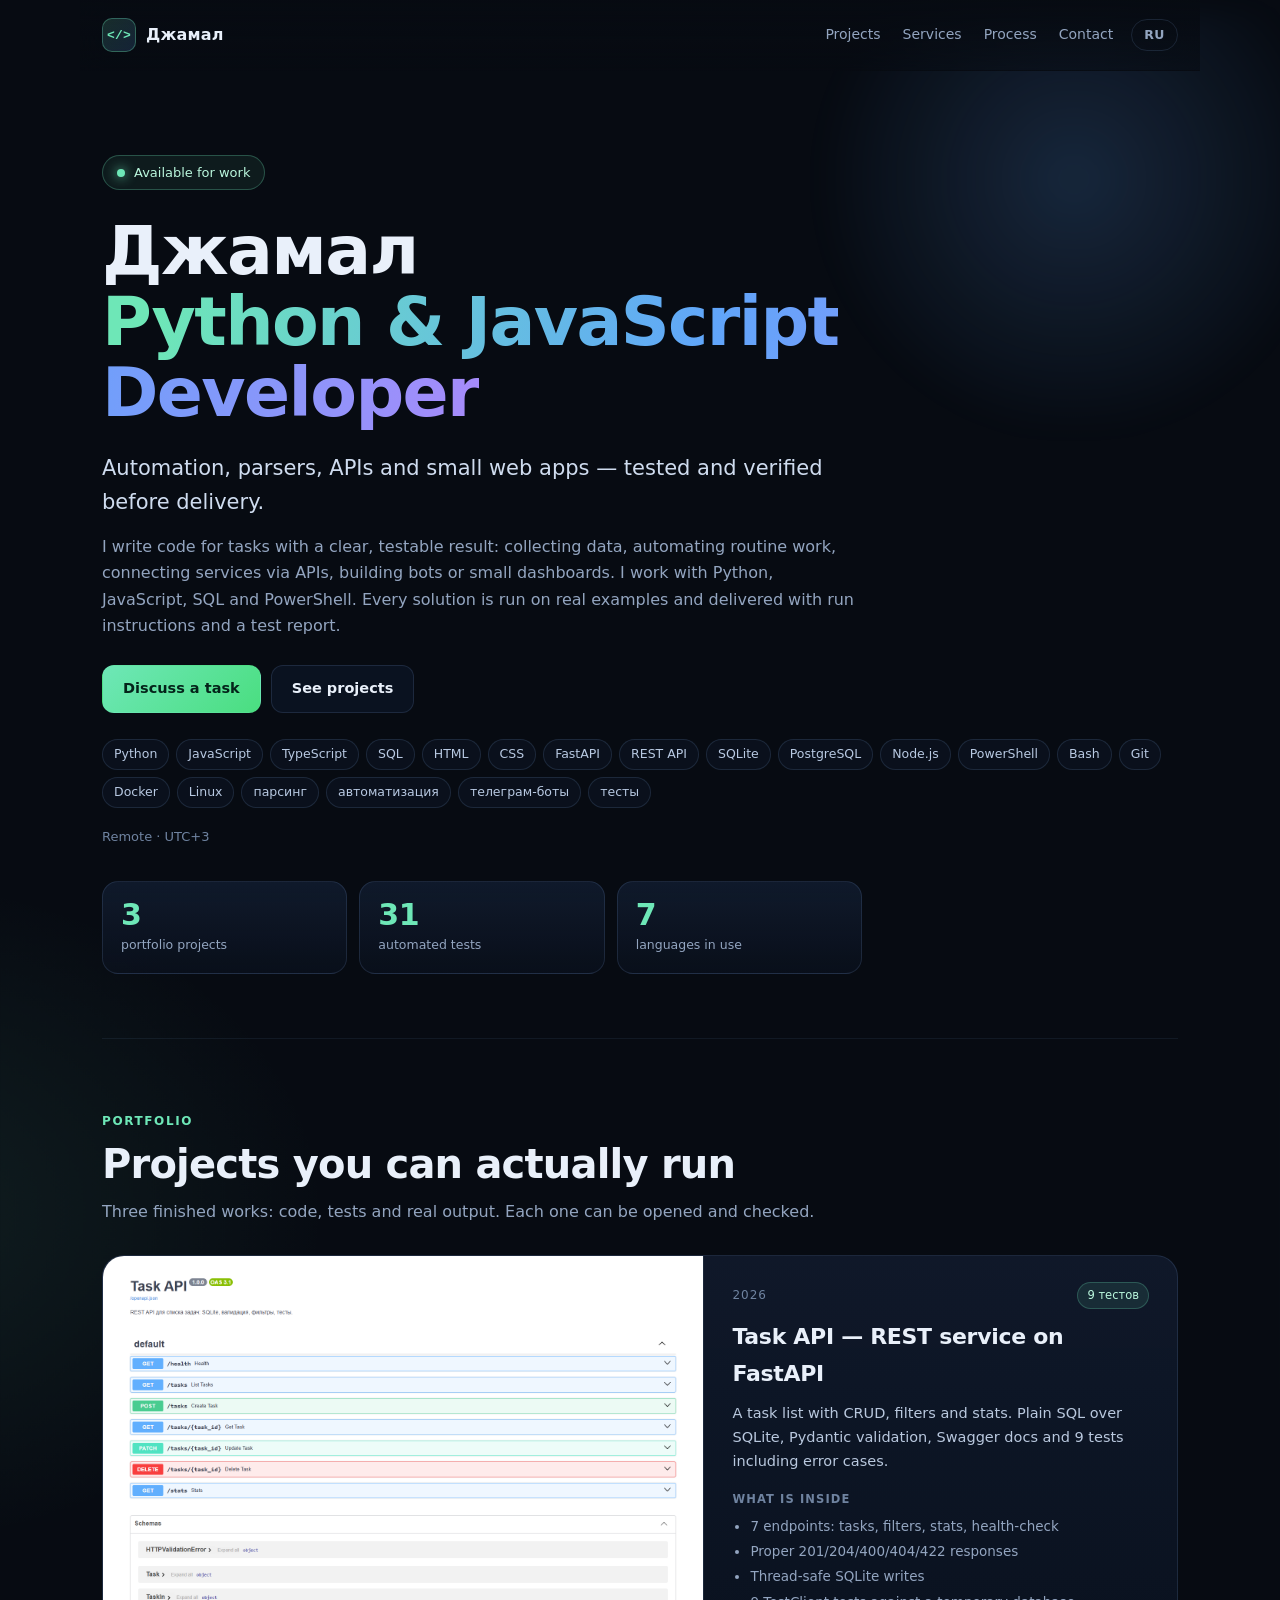
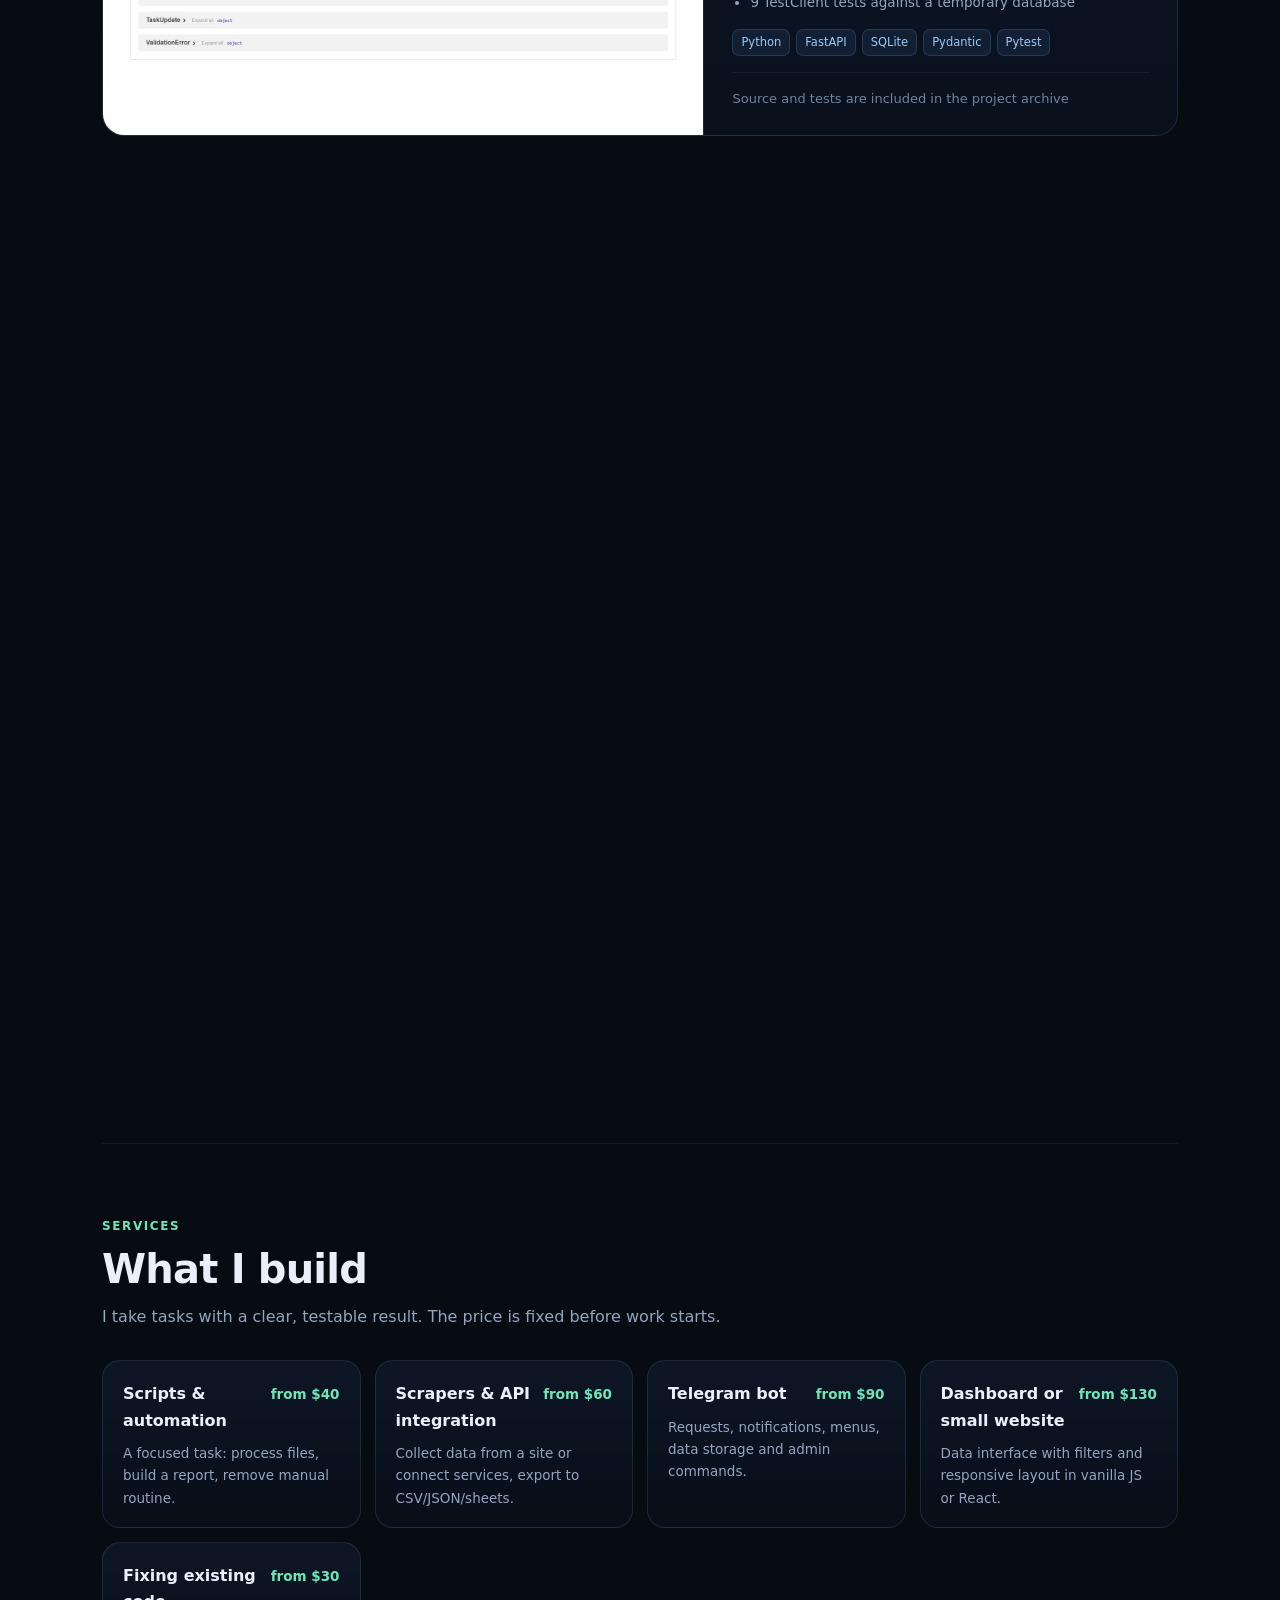
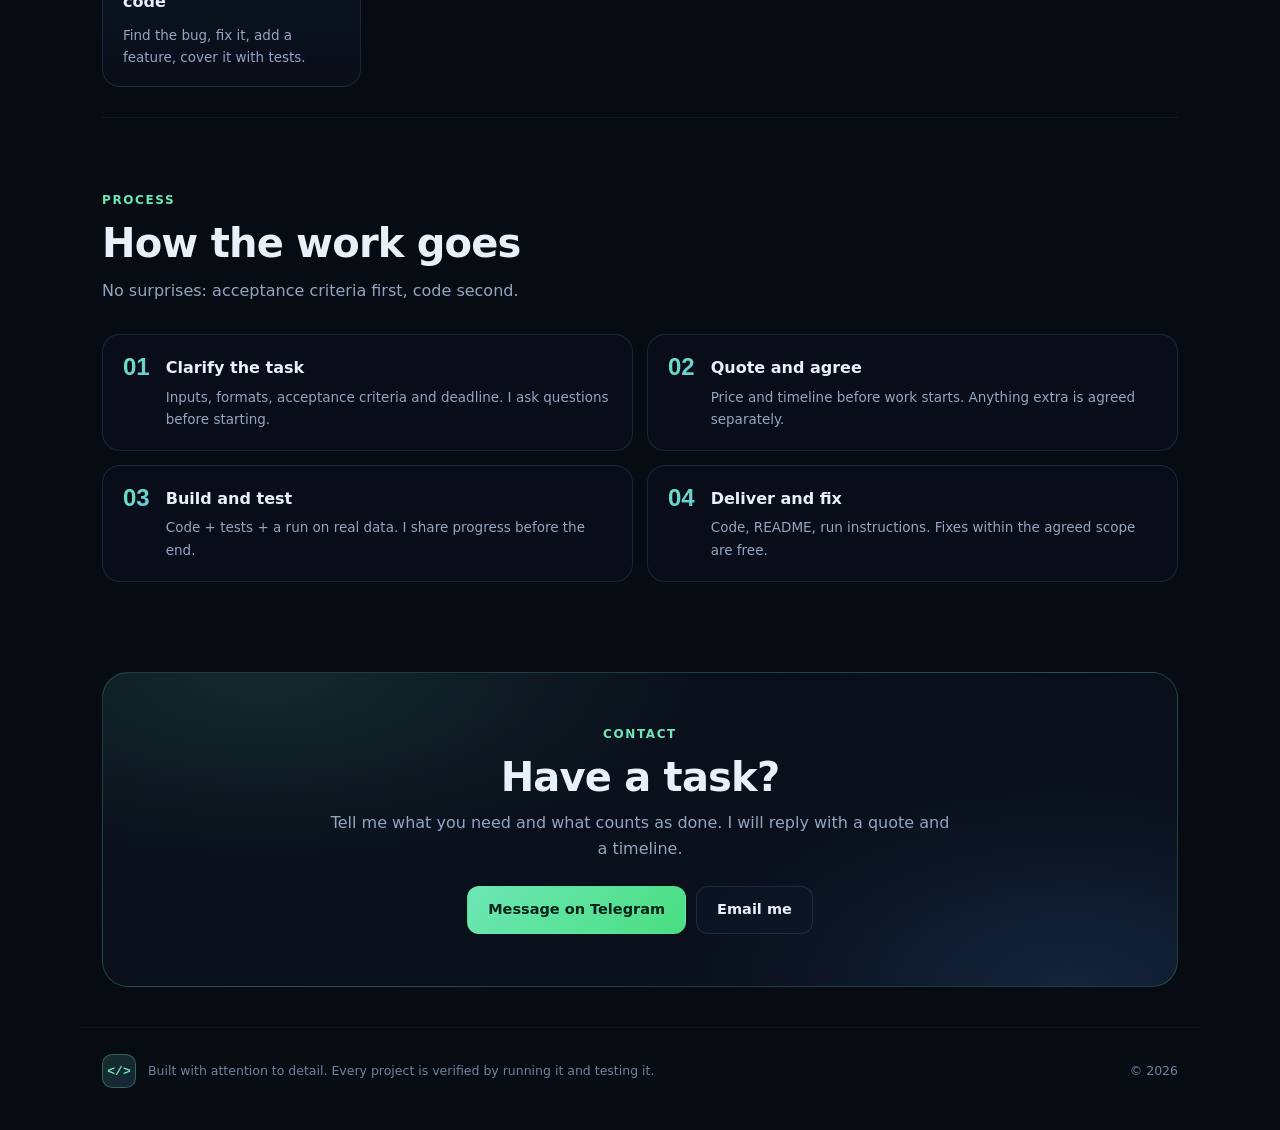
==== en.html @ 149438ad "Add files via upload" ====
<!DOCTYPE html>
<html lang="en">
<head>
<meta charset="utf-8">
<meta name="viewport" content="width=device-width, initial-scale=1">
<title>Джамал — Python &amp; JavaScript Developer</title>
<meta name="description" content="Python &amp;amp; JavaScript Developer. Automation, parsers, APIs and small web apps — tested and verified before delivery.">
<meta property="og:title" content="Джамал — Python &amp; JavaScript Developer">
<meta property="og:description" content="Automation, parsers, APIs and small web apps — tested and verified before delivery.">
<meta property="og:type" content="website">
<meta property="og:image" content="assets/task-api.png">
<link rel="icon" href="data:image/svg+xml,%3Csvg xmlns='http://www.w3.org/2000/svg' viewBox='0 0 100 100'%3E%3Crect width='100' height='100' rx='22' fill='%230b1220'/%3E%3Ctext x='50' y='68' font-size='52' text-anchor='middle' fill='%236ee7b7'%3E%26lt;/%26gt;%3C/text%3E%3C/svg%3E">
<link rel="stylesheet" href="assets/style.css">
</head>
<body>
<a class="skip" href="#projects">Skip to projects</a>
<header class="nav">
  <a class="brand" href="en.html"><span class="brand-mark">&lt;/&gt;</span>Джамал</a>
  <nav>
    <a href="#projects">Projects</a>
    <a href="#services">Services</a>
    <a href="#process">Process</a>
    <a href="#contact">Contact</a>
  </nav>
  <a class="lang" href="index.html" title="Switch language">RU</a>
</header>

<main>
  <section class="hero">
    <div class="hero-glow"></div>
    <div class="available"><span class="dot"></span>Available for work</div>
    <h1>Джамал<br><span class="grad">Python &amp; JavaScript Developer</span></h1>
    <p class="tagline">Automation, parsers, APIs and small web apps — tested and verified before delivery.</p>
    <p class="about">I write code for tasks with a clear, testable result: collecting data, automating routine work, connecting services via APIs, building bots or small dashboards. I work with Python, JavaScript, SQL and PowerShell. Every solution is run on real examples and delivered with run instructions and a test report.</p>
    <div class="hero-actions">
      <a class="btn primary" href="#contact">Discuss a task</a>
      <a class="btn" href="#projects">See projects</a>
    </div>
    <div class="skills"><span class="chip">Python</span><span class="chip">JavaScript</span><span class="chip">TypeScript</span><span class="chip">SQL</span><span class="chip">HTML</span><span class="chip">CSS</span><span class="chip">FastAPI</span><span class="chip">REST API</span><span class="chip">SQLite</span><span class="chip">PostgreSQL</span><span class="chip">Node.js</span><span class="chip">PowerShell</span><span class="chip">Bash</span><span class="chip">Git</span><span class="chip">Docker</span><span class="chip">Linux</span><span class="chip">парсинг</span><span class="chip">автоматизация</span><span class="chip">телеграм-боты</span><span class="chip">тесты</span></div>
    <div class="location">Remote · UTC+3</div>
    <div class="stats"><div class="stat"><b>3</b><span>portfolio projects</span></div><div class="stat"><b>31</b><span>automated tests</span></div><div class="stat"><b>7</b><span>languages in use</span></div></div>
  </section>

  <section id="projects" class="section">
    <div class="section-head">
      <span class="kicker">Portfolio</span>
      <h2>Projects you can actually run</h2>
      <p>Three finished works: code, tests and real output. Each one can be opened and checked.</p>
    </div>
    <div class="projects">
            <article class="project">
              <a class="shot" href="assets/task-api.png" target="_blank" rel="noopener"><img src="assets/task-api.png" alt="Task API — REST service on FastAPI — Project screenshot" loading="lazy"></a>
              <div class="project-body">
                <div class="project-top">
                  <span class="year">2026</span>
                  <span class="tests">9 тестов</span>
                </div>
                <h3>Task API — REST service on FastAPI</h3>
                <p class="summary">A task list with CRUD, filters and stats. Plain SQL over SQLite, Pydantic validation, Swagger docs and 9 tests including error cases.</p>
                <div class="details">
                  <h4>What is inside</h4>
                  <ul><li>7 endpoints: tasks, filters, stats, health-check</li><li>Proper 201/204/400/404/422 responses</li><li>Thread-safe SQLite writes</li><li>9 TestClient tests against a temporary database</li></ul>
                </div>
                <div class="tags"><span class="tag">Python</span><span class="tag">FastAPI</span><span class="tag">SQLite</span><span class="tag">Pydantic</span><span class="tag">Pytest</span></div>
                <div class="project-links"><span class="mini muted">Source and tests are included in the project archive</span></div>
              </div>
            </article>
            <article class="project">
              <a class="shot" href="assets/weather-dashboard.png" target="_blank" rel="noopener"><img src="assets/weather-dashboard.png" alt="Weather dashboard in vanilla JavaScript — Project screenshot" loading="lazy"></a>
              <div class="project-body">
                <div class="project-top">
                  <span class="year">2026</span>
                  <span class="tests">10 тестов</span>
                </div>
                <h3>Weather dashboard in vanilla JavaScript</h3>
                <p class="summary">Responsive UI with current weather, an hourly chart and a 7-day forecast. Live Open-Meteo data, °C/°F switch and a graceful fallback to demo data offline.</p>
                <div class="details">
                  <h4>What is inside</h4>
                  <ul><li>No frameworks or build step — a static site</li><li>Live API plus offline demo fallback</li><li>City picker, search, settings saved in localStorage</li><li>10 browser-based logic tests</li></ul>
                </div>
                <div class="tags"><span class="tag">JavaScript</span><span class="tag">HTML</span><span class="tag">CSS</span><span class="tag">Open-Meteo</span><span class="tag">Fetch API</span></div>
                <div class="project-links"><span class="mini muted">Source and tests are included in the project archive</span></div>
              </div>
            </article>
            <article class="project">
              <a class="shot" href="assets/file-sorter.png" target="_blank" rel="noopener"><img src="assets/file-sorter.png" alt="File Sorter — Python file organizer — Project screenshot" loading="lazy"></a>
              <div class="project-body">
                <div class="project-top">
                  <span class="year">2026</span>
                  <span class="tests">12 тестов</span>
                </div>
                <h3>File Sorter — Python file organizer</h3>
                <p class="summary">A CLI tool that organizes a folder by type and month. Dry-run, copy mode, collision-safe names and a JSON report. Standard library only.</p>
                <div class="details">
                  <h4>What is inside</h4>
                  <ul><li>7 file categories plus date sorting</li><li>Move/copy modes and a safe --dry-run</li><li>Never overwrites: photo (1).jpg</li><li>12 tests including collisions and missing folders</li></ul>
                </div>
                <div class="tags"><span class="tag">Python</span><span class="tag">argparse</span><span class="tag">os</span><span class="tag">shutil</span><span class="tag">unittest</span><span class="tag">CLI</span></div>
                <div class="project-links"><span class="mini muted">Source and tests are included in the project archive</span></div>
              </div>
            </article></div>
  </section>

  <section id="services" class="section">
    <div class="section-head">
      <span class="kicker">Services</span>
      <h2>What I build</h2>
      <p>I take tasks with a clear, testable result. The price is fixed before work starts.</p>
    </div>
    <div class="services">
        <div class="service">
          <div class="service-head"><h3>Scripts &amp; automation</h3><span class="price">from $40</span></div>
          <p>A focused task: process files, build a report, remove manual routine.</p>
        </div>
        <div class="service">
          <div class="service-head"><h3>Scrapers &amp; API integration</h3><span class="price">from $60</span></div>
          <p>Collect data from a site or connect services, export to CSV/JSON/sheets.</p>
        </div>
        <div class="service">
          <div class="service-head"><h3>Telegram bot</h3><span class="price">from $90</span></div>
          <p>Requests, notifications, menus, data storage and admin commands.</p>
        </div>
        <div class="service">
          <div class="service-head"><h3>Dashboard or small website</h3><span class="price">from $130</span></div>
          <p>Data interface with filters and responsive layout in vanilla JS or React.</p>
        </div>
        <div class="service">
          <div class="service-head"><h3>Fixing existing code</h3><span class="price">from $30</span></div>
          <p>Find the bug, fix it, add a feature, cover it with tests.</p>
        </div></div>
  </section>

  <section id="process" class="section">
    <div class="section-head">
      <span class="kicker">Process</span>
      <h2>How the work goes</h2>
      <p>No surprises: acceptance criteria first, code second.</p>
    </div>
    <ol class="steps">
        <li class="step">
          <span class="step-num">01</span>
          <div><h3>Clarify the task</h3><p>Inputs, formats, acceptance criteria and deadline. I ask questions before starting.</p></div>
        </li>
        <li class="step">
          <span class="step-num">02</span>
          <div><h3>Quote and agree</h3><p>Price and timeline before work starts. Anything extra is agreed separately.</p></div>
        </li>
        <li class="step">
          <span class="step-num">03</span>
          <div><h3>Build and test</h3><p>Code + tests + a run on real data. I share progress before the end.</p></div>
        </li>
        <li class="step">
          <span class="step-num">04</span>
          <div><h3>Deliver and fix</h3><p>Code, README, run instructions. Fixes within the agreed scope are free.</p></div>
        </li></ol>
  </section>

  <section id="contact" class="section contact">
    <span class="kicker">Contact</span>
    <h2>Have a task?</h2>
    <p>Tell me what you need and what counts as done. I will reply with a quote and a timeline.</p>
    <div class="contact-actions"><a class="btn primary" href="https://t.me/AzburaItsMe" target="_blank" rel="noopener">Message on Telegram</a><a class="btn" href="mailto:korkmasov.98@mail.ru">Email me</a></div>
  </section>
</main>

<footer>
  <span class="brand-mark">&lt;/&gt;</span>
  <span>Built with attention to detail. Every project is verified by running it and testing it.</span>
  <span class="year-now"></span>
</footer>
<script src="assets/app.js"></script>
</body>
</html>
---- assets/style.css ----
:root {
  --bg: #070b12;
  --bg-soft: #0b1220;
  --panel: #0d1626;
  --line: rgba(125, 160, 215, 0.16);
  --text: #e9f0fa;
  --muted: #93a5c0;
  --accent: #6ee7b7;
  --accent2: #60a5fa;
  --violet: #a78bfa;
  --radius: 22px;
  --max: 1120px;
}

* { box-sizing: border-box; }
html { scroll-behavior: smooth; }

body {
  margin: 0;
  color: var(--text);
  background:
    radial-gradient(1000px 620px at 82% -12%, rgba(96, 165, 250, 0.18), transparent 62%),
    radial-gradient(760px 560px at -10% 28%, rgba(110, 231, 183, 0.09), transparent 60%),
    var(--bg);
  font: 16px/1.65 "Segoe UI", system-ui, -apple-system, sans-serif;
  -webkit-font-smoothing: antialiased;
}

a { color: inherit; }
img { max-width: 100%; display: block; }
.skip { position: absolute; left: -999px; }
.skip:focus { left: 12px; top: 12px; z-index: 100; background: var(--accent); color: #05231a; padding: 8px 12px; border-radius: 8px; }

.nav {
  position: sticky;
  top: 0;
  z-index: 30;
  display: flex;
  align-items: center;
  gap: 18px;
  max-width: var(--max);
  margin: 0 auto;
  padding: 18px 22px;
  backdrop-filter: blur(14px);
  background: linear-gradient(180deg, rgba(7, 11, 18, 0.92), rgba(7, 11, 18, 0.55));
  border-bottom: 1px solid transparent;
  transition: border-color 0.2s, background 0.2s;
}
.nav.scrolled { border-color: var(--line); background: rgba(7, 11, 18, 0.92); }
.brand { display: flex; align-items: center; gap: 10px; font-weight: 700; text-decoration: none; letter-spacing: 0.2px; }
.brand-mark {
  display: inline-grid;
  place-items: center;
  width: 34px;
  height: 34px;
  border-radius: 10px;
  background: linear-gradient(135deg, rgba(110, 231, 183, 0.16), rgba(96, 165, 250, 0.16));
  border: 1px solid rgba(110, 231, 183, 0.32);
  color: var(--accent);
  font: 700 13px/1 Consolas, monospace;
}
.nav nav { margin-left: auto; display: flex; gap: 22px; }
.nav nav a { color: var(--muted); text-decoration: none; font-size: 14px; transition: color 0.15s; }
.nav nav a:hover { color: var(--text); }
.lang {
  border: 1px solid var(--line);
  border-radius: 999px;
  padding: 5px 12px;
  text-decoration: none;
  font-size: 12.5px;
  font-weight: 700;
  color: var(--muted);
  letter-spacing: 0.5px;
}
.lang:hover { color: var(--text); border-color: rgba(125, 160, 215, 0.4); }

main { max-width: var(--max); margin: 0 auto; padding: 0 22px; }

.hero { position: relative; padding: 84px 0 64px; }
.hero-glow {
  position: absolute;
  inset: -60px -120px auto auto;
  width: 560px;
  height: 420px;
  background: radial-gradient(circle at 60% 40%, rgba(96, 165, 250, 0.18), transparent 62%);
  filter: blur(12px);
  pointer-events: none;
}
.available {
  display: inline-flex;
  align-items: center;
  gap: 9px;
  padding: 6px 14px;
  border: 1px solid rgba(110, 231, 183, 0.28);
  background: rgba(110, 231, 183, 0.07);
  border-radius: 999px;
  color: #baf7dd;
  font-size: 13px;
  margin-bottom: 26px;
}
.dot { width: 8px; height: 8px; border-radius: 50%; background: var(--accent); box-shadow: 0 0 12px var(--accent); animation: pulse 2.2s ease-in-out infinite; }
@keyframes pulse { 50% { opacity: 0.45; } }

h1 {
  font-size: clamp(38px, 6vw, 68px);
  line-height: 1.04;
  letter-spacing: -1.6px;
  margin: 0 0 22px;
  max-width: 900px;
}
.grad {
  background: linear-gradient(100deg, var(--accent) 5%, var(--accent2) 55%, var(--violet) 100%);
  -webkit-background-clip: text;
  background-clip: text;
  color: transparent;
}
.tagline { font-size: clamp(17px, 2.2vw, 21px); color: #cfdcef; max-width: 760px; margin: 0 0 14px; }
.about { color: var(--muted); max-width: 760px; margin: 0 0 26px; }
.hero-actions { display: flex; gap: 10px; flex-wrap: wrap; margin-bottom: 26px; }
.btn {
  display: inline-flex;
  align-items: center;
  justify-content: center;
  gap: 8px;
  padding: 11px 20px;
  border-radius: 12px;
  border: 1px solid var(--line);
  background: rgba(13, 22, 38, 0.75);
  color: var(--text);
  text-decoration: none;
  font-size: 14.5px;
  font-weight: 600;
  transition: 0.16s ease;
}
.btn:hover { transform: translateY(-2px); border-color: rgba(125, 160, 215, 0.42); }
.btn.primary { background: linear-gradient(135deg, var(--accent), #4ade80); color: #04231a; border-color: transparent; }
.btn.primary:hover { box-shadow: 0 10px 30px rgba(110, 231, 183, 0.22); }

.skills { display: flex; gap: 7px; flex-wrap: wrap; margin-bottom: 18px; }
.chip {
  font-size: 12.5px;
  color: #b8c9e2;
  border: 1px solid var(--line);
  background: rgba(13, 22, 38, 0.55);
  border-radius: 999px;
  padding: 4px 11px;
}
.location { color: #6f83a0; font-size: 13px; margin-bottom: 34px; }
.stats { display: grid; grid-template-columns: repeat(3, minmax(0, 1fr)); gap: 12px; max-width: 760px; }
.stat {
  border: 1px solid var(--line);
  border-radius: 16px;
  padding: 16px 18px;
  background: linear-gradient(180deg, rgba(19, 31, 52, 0.75), rgba(11, 18, 32, 0.6));
}
.stat b { display: block; font-size: 30px; line-height: 1.1; letter-spacing: -0.5px; color: var(--accent); }
.stat span { color: var(--muted); font-size: 12.5px; }

.section { padding: 68px 0 30px; border-top: 1px solid rgba(125, 160, 215, 0.09); }
.section-head { max-width: 760px; margin-bottom: 30px; }
.kicker {
  display: inline-block;
  color: var(--accent);
  font-size: 12px;
  font-weight: 700;
  letter-spacing: 1.6px;
  text-transform: uppercase;
  margin-bottom: 10px;
}
h2 { font-size: clamp(27px, 3.6vw, 40px); letter-spacing: -0.8px; line-height: 1.12; margin: 0 0 12px; }
.section-head p { color: var(--muted); margin: 0; }

.projects { display: flex; flex-direction: column; gap: 26px; }
.project {
  display: grid;
  grid-template-columns: 1.12fr 0.88fr;
  gap: 0;
  border: 1px solid var(--line);
  border-radius: var(--radius);
  overflow: hidden;
  background: linear-gradient(180deg, rgba(17, 27, 46, 0.85), rgba(10, 17, 30, 0.9));
  transition: transform 0.2s, border-color 0.2s, box-shadow 0.2s;
}
.project:hover { transform: translateY(-3px); border-color: rgba(125, 160, 215, 0.34); box-shadow: 0 26px 60px rgba(2, 7, 16, 0.5); }
.project:nth-child(even) .shot { order: 2; }
.shot { display: block; min-height: 100%; background: #0a111d; border-right: 1px solid var(--line); }
.project:nth-child(even) .shot { border-right: 0; border-left: 1px solid var(--line); }
.shot img { width: 100%; height: 100%; object-fit: cover; object-position: top center; aspect-ratio: 16 / 11; }
.project-body { padding: 26px 28px 24px; display: flex; flex-direction: column; }
.project-top { display: flex; justify-content: space-between; align-items: center; margin-bottom: 10px; }
.year { color: #6f83a0; font-size: 12px; letter-spacing: 1px; }
.tests { font-size: 11.5px; color: #baf7dd; background: rgba(110, 231, 183, 0.1); border: 1px solid rgba(110, 231, 183, 0.24); padding: 3px 9px; border-radius: 999px; }
.project h3 { font-size: 22px; margin: 0 0 10px; letter-spacing: -0.3px; }
.summary { color: #b9c8de; font-size: 14.5px; margin: 0 0 16px; }
.details h4 { font-size: 11.5px; letter-spacing: 1.1px; text-transform: uppercase; color: #6f83a0; margin: 0 0 6px; }
.details ul { margin: 0 0 16px; padding-left: 18px; color: var(--muted); font-size: 13.5px; }
.details li { margin: 3px 0; }
.tags { display: flex; gap: 6px; flex-wrap: wrap; margin-top: auto; margin-bottom: 16px; }
.tag { font-size: 11.5px; color: #9fc8f5; background: rgba(96, 165, 250, 0.09); border: 1px solid rgba(96, 165, 250, 0.2); border-radius: 7px; padding: 3px 8px; }
.project-links { border-top: 1px solid rgba(125, 160, 215, 0.1); padding-top: 12px; }
.mini { font-size: 13px; color: var(--accent); text-decoration: none; }
.mini:hover { text-decoration: underline; }
.mini.muted { color: #6f83a0; }

.services { display: grid; grid-template-columns: repeat(auto-fit, minmax(240px, 1fr)); gap: 14px; }
.service {
  border: 1px solid var(--line);
  border-radius: 18px;
  padding: 20px 20px 18px;
  background: linear-gradient(180deg, rgba(17, 27, 46, 0.7), rgba(10, 17, 30, 0.55));
  transition: border-color 0.18s, transform 0.18s;
}
.service:hover { border-color: rgba(110, 231, 183, 0.3); transform: translateY(-2px); }
.service-head { display: flex; justify-content: space-between; gap: 12px; align-items: baseline; margin-bottom: 8px; }
.service h3 { font-size: 16px; margin: 0; }
.price { color: var(--accent); font-size: 13.5px; font-weight: 700; white-space: nowrap; }
.service p { color: var(--muted); font-size: 13.5px; margin: 0; }

.steps { list-style: none; margin: 0; padding: 0; display: grid; grid-template-columns: 1fr 1fr; gap: 14px; }
.step {
  display: flex;
  gap: 16px;
  border: 1px solid var(--line);
  border-radius: 18px;
  padding: 20px;
  background: rgba(11, 18, 32, 0.55);
}
.step-num { font: 800 24px/1 "Segoe UI", sans-serif; color: transparent; background: linear-gradient(135deg, var(--accent), var(--accent2)); -webkit-background-clip: text; background-clip: text; }
.step h3 { font-size: 16px; margin: 0 0 4px; }
.step p { color: var(--muted); font-size: 13.5px; margin: 0; }

.contact {
  margin: 60px 0 40px;
  padding: 52px 40px;
  border: 1px solid rgba(110, 231, 183, 0.22);
  border-radius: 26px;
  background:
    radial-gradient(700px 300px at 15% 0%, rgba(110, 231, 183, 0.12), transparent 65%),
    radial-gradient(600px 320px at 90% 100%, rgba(96, 165, 250, 0.14), transparent 65%),
    rgba(10, 17, 30, 0.85);
  text-align: center;
  display: flex;
  flex-direction: column;
  align-items: center;
}
.contact h2 { margin-bottom: 10px; }
.contact > p { color: var(--muted); max-width: 620px; margin: 0 0 24px; }
.contact-actions { display: flex; gap: 10px; flex-wrap: wrap; justify-content: center; }
.contact-note { color: #9fb2cc; font-size: 14px; }

footer {
  max-width: var(--max);
  margin: 0 auto;
  padding: 26px 22px 42px;
  color: #6f83a0;
  font-size: 12.5px;
  display: flex;
  align-items: center;
  gap: 12px;
  flex-wrap: wrap;
  border-top: 1px solid rgba(125, 160, 215, 0.08);
}
footer .year-now { margin-left: auto; }

body.js .reveal { opacity: 0; transform: translateY(16px); transition: opacity 0.55s ease, transform 0.55s ease; }
body.js .reveal.in { opacity: 1; transform: none; }

@media (max-width: 900px) {
  .nav nav { display: none; }
  .project { grid-template-columns: 1fr; }
  .project:nth-child(even) .shot { order: 0; border-left: 0; border-bottom: 1px solid var(--line); }
  .shot { border-right: 0; border-bottom: 1px solid var(--line); }
  .shot img { aspect-ratio: 16 / 9; }
  .steps { grid-template-columns: 1fr; }
}

@media (max-width: 560px) {
  .hero { padding: 54px 0 44px; }
  .stats { grid-template-columns: 1fr; }
  .contact { padding: 36px 22px; }
  .project-body { padding: 22px; }
  footer { flex-direction: column; align-items: flex-start; }
  footer .year-now { margin-left: 0; }
}

@media print {
  .nav, .hero-glow, .hero-actions, .contact-actions { display: none; }
  body { background: #fff; color: #111; }
  .project, .service, .step, .stat { break-inside: avoid; background: #fff; border-color: #ddd; }
  .summary, .about, .service p, .step p, .section-head p { color: #333; }
}
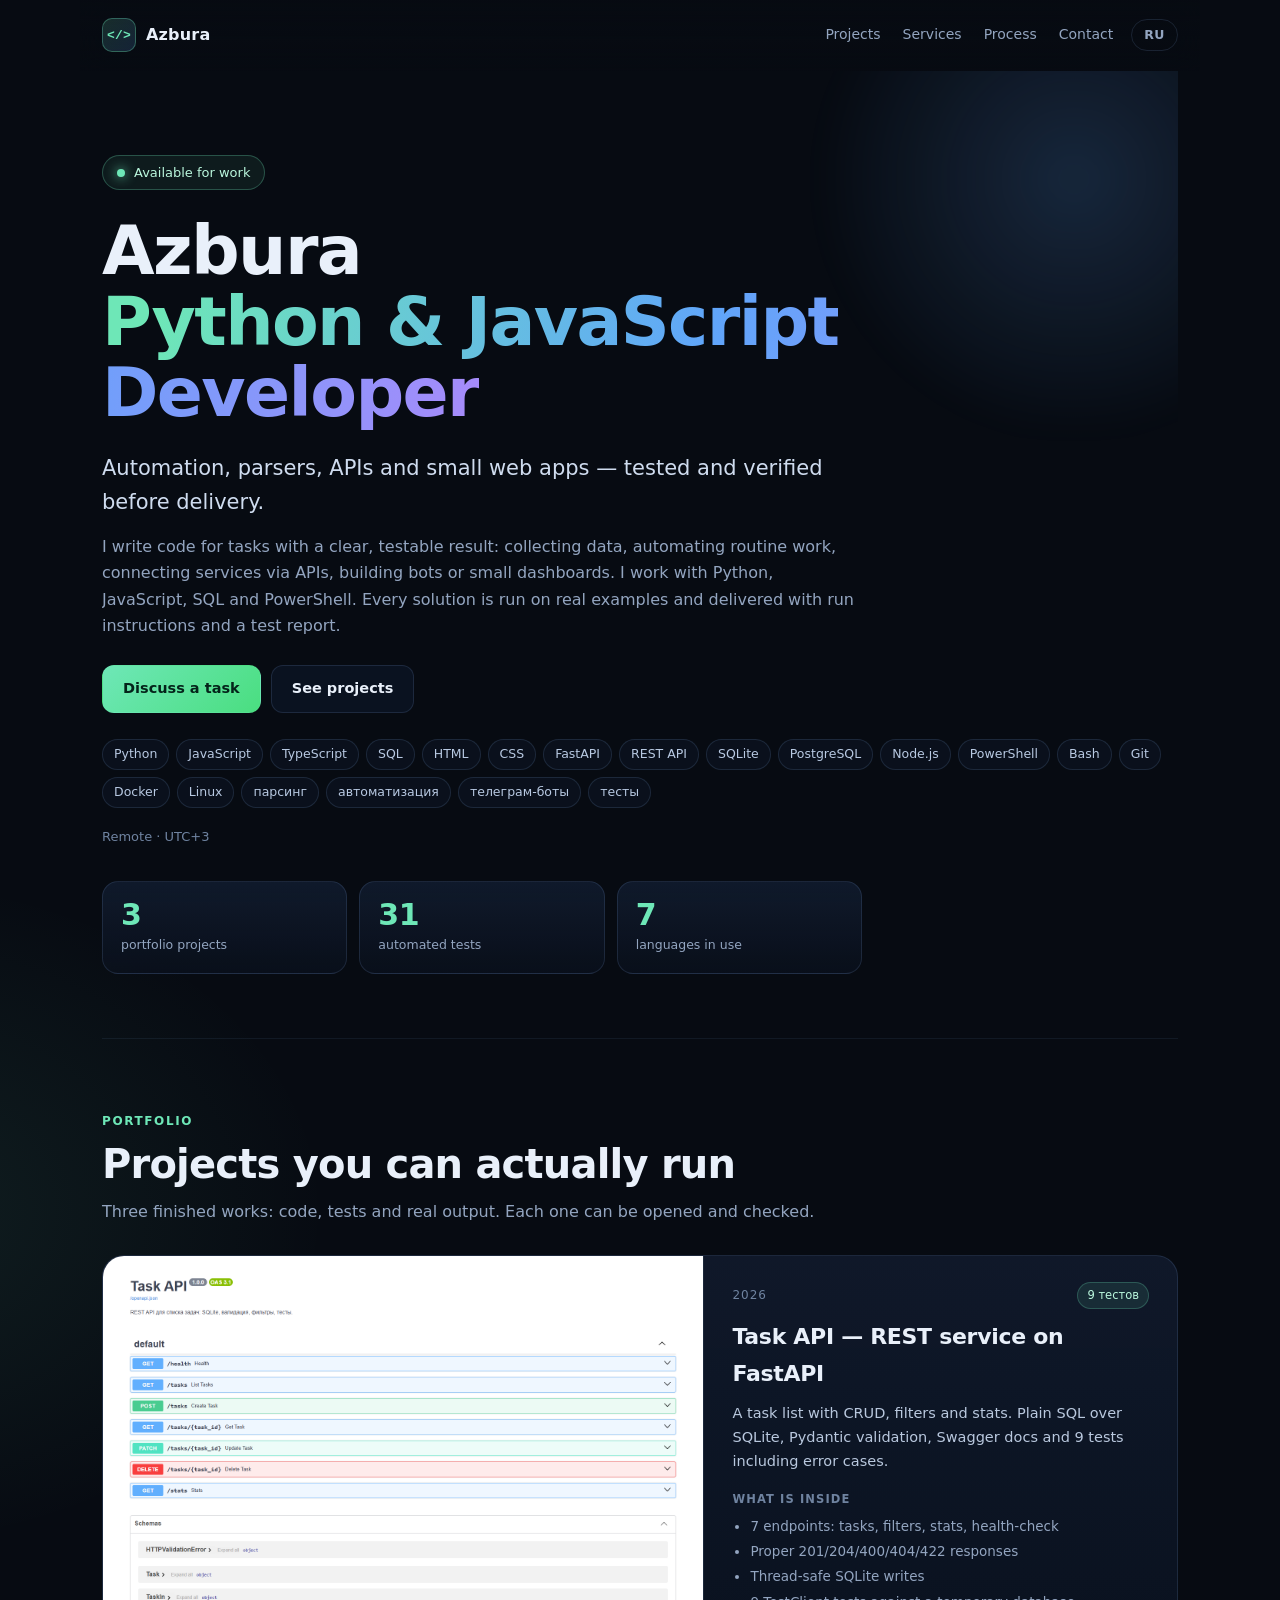
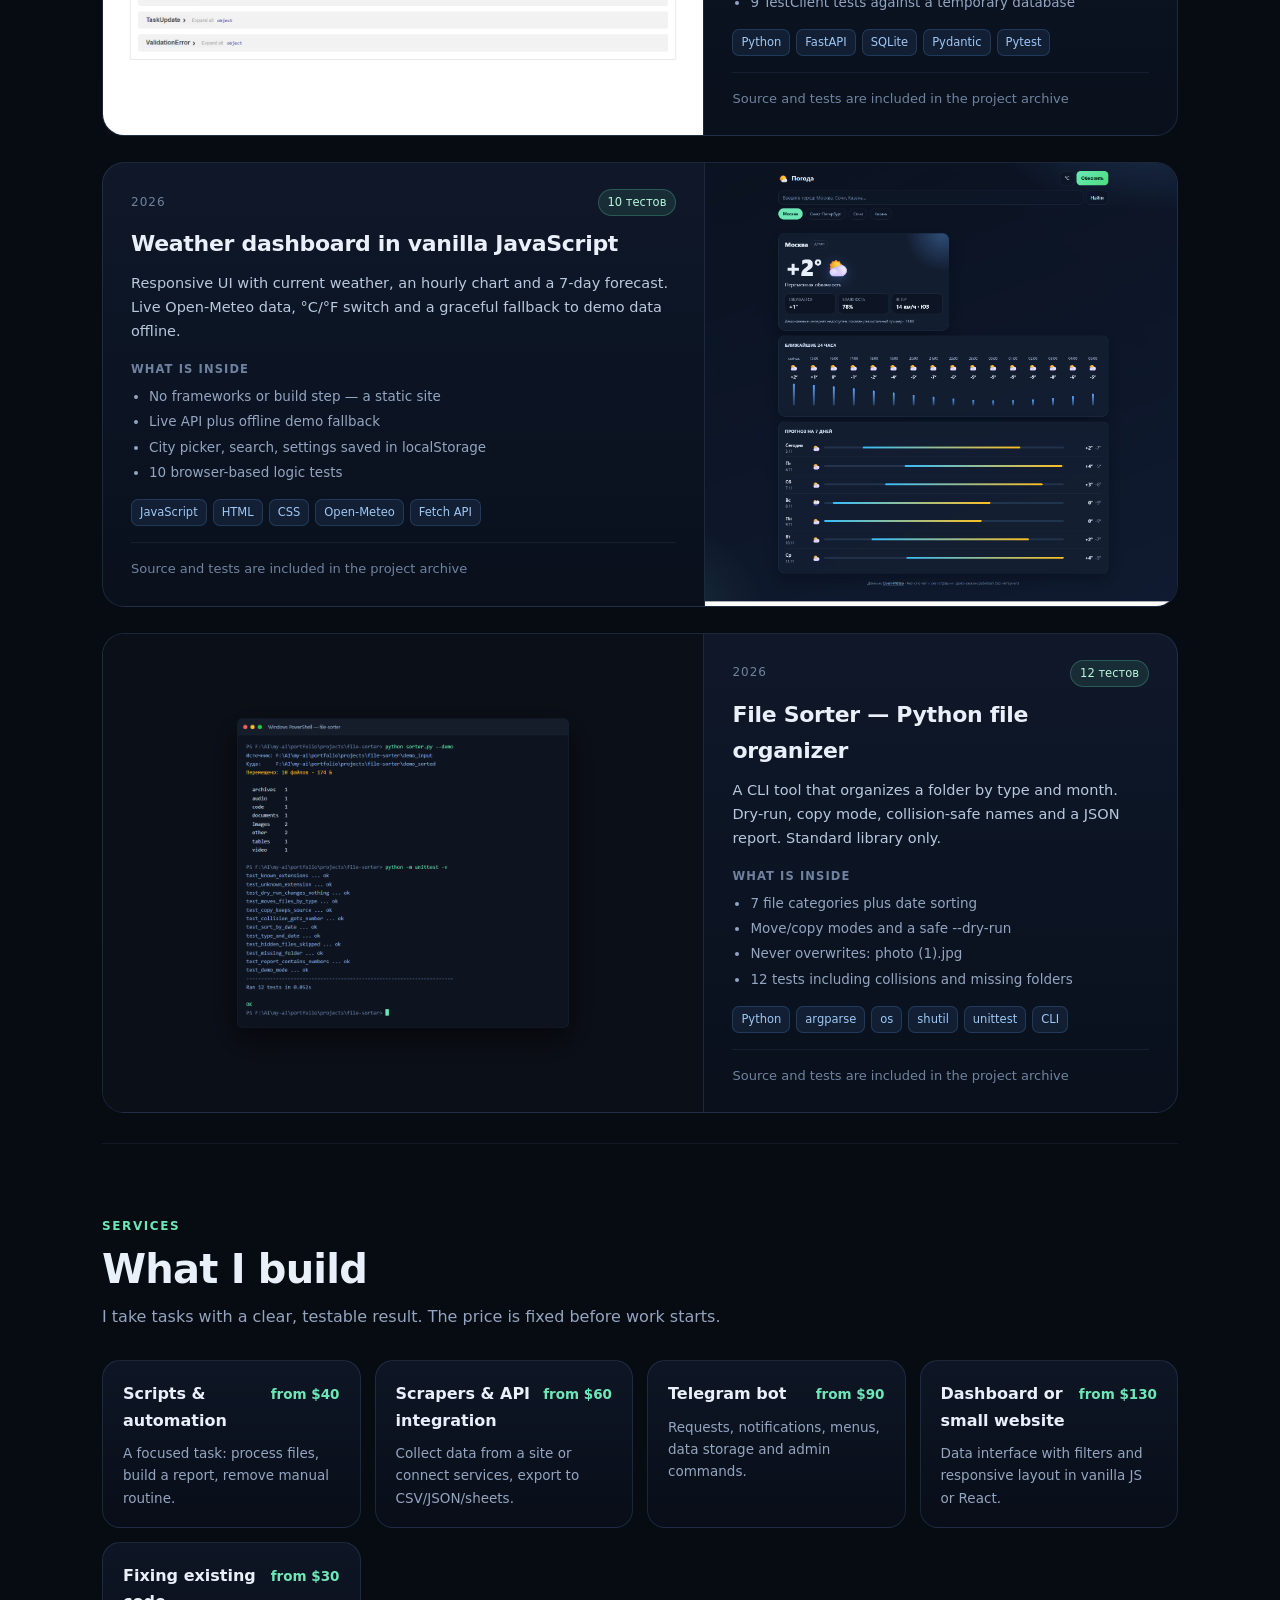
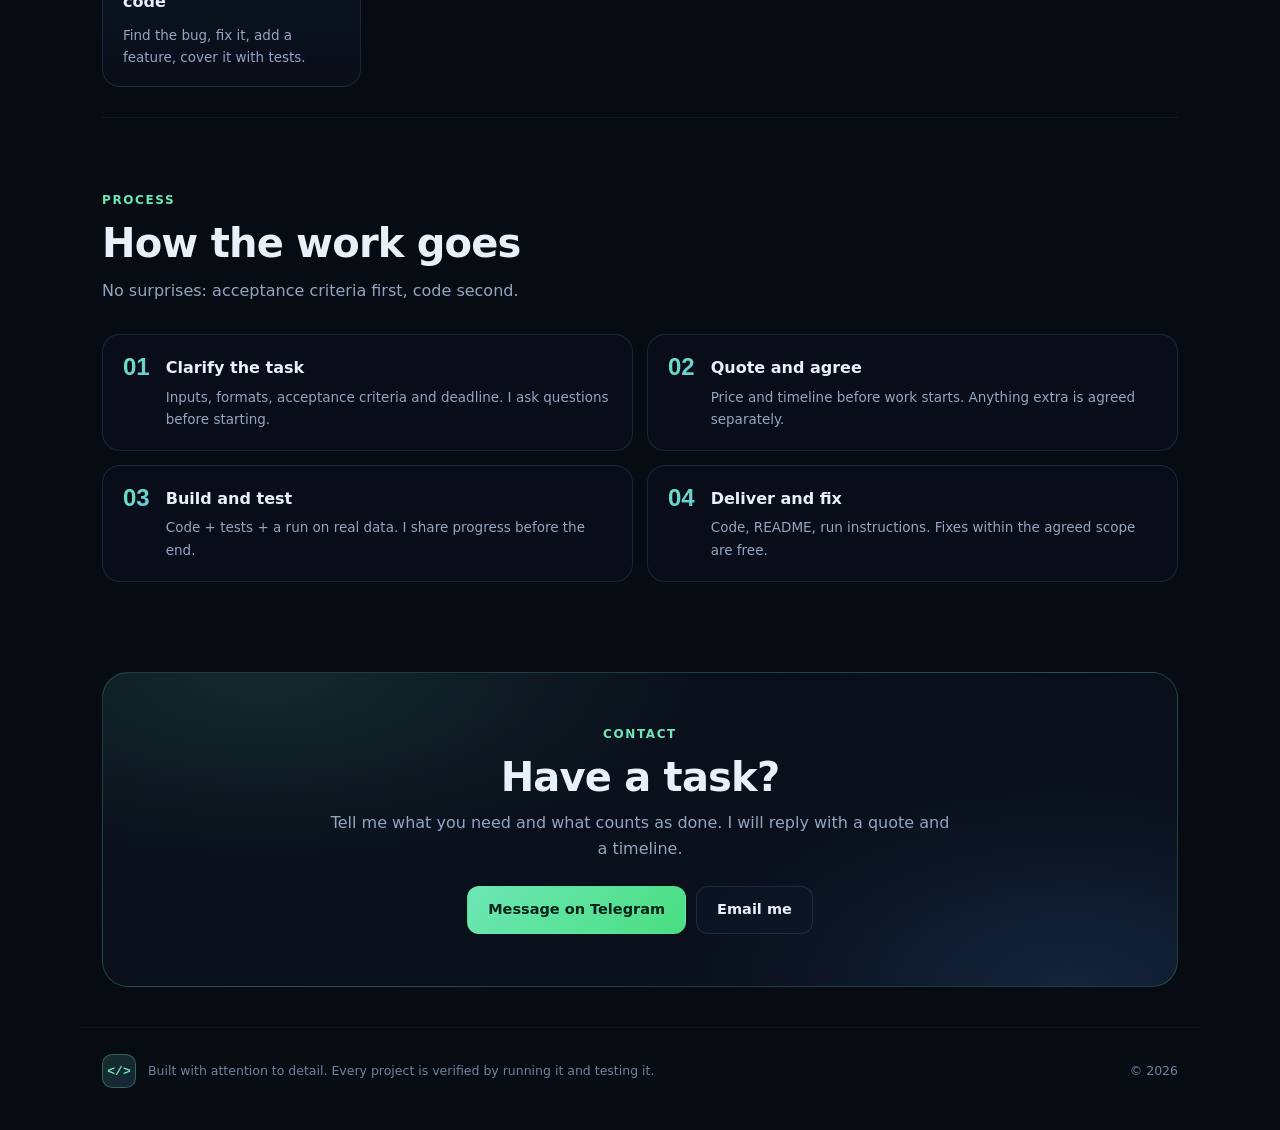
==== commit bb4746d3: "Add files via upload" ====
--- a/en.html
+++ b/en.html
@@ -3,9 +3,9 @@
 <head>
 <meta charset="utf-8">
 <meta name="viewport" content="width=device-width, initial-scale=1">
-<title>Джамал — Python &amp; JavaScript Developer</title>
+<title>Azbura — Python &amp; JavaScript Developer</title>
 <meta name="description" content="Python &amp;amp; JavaScript Developer. Automation, parsers, APIs and small web apps — tested and verified before delivery.">
-<meta property="og:title" content="Джамал — Python &amp; JavaScript Developer">
+<meta property="og:title" content="Azbura — Python &amp; JavaScript Developer">
 <meta property="og:description" content="Automation, parsers, APIs and small web apps — tested and verified before delivery.">
 <meta property="og:type" content="website">
 <meta property="og:image" content="assets/task-api.png">
@@ -15,7 +15,7 @@
 <body>
 <a class="skip" href="#projects">Skip to projects</a>
 <header class="nav">
-  <a class="brand" href="en.html"><span class="brand-mark">&lt;/&gt;</span>Джамал</a>
+  <a class="brand" href="en.html"><span class="brand-mark">&lt;/&gt;</span>Azbura</a>
   <nav>
     <a href="#projects">Projects</a>
     <a href="#services">Services</a>
@@ -29,7 +29,7 @@
   <section class="hero">
     <div class="hero-glow"></div>
     <div class="available"><span class="dot"></span>Available for work</div>
-    <h1>Джамал<br><span class="grad">Python &amp; JavaScript Developer</span></h1>
+    <h1>Azbura<br><span class="grad">Python &amp; JavaScript Developer</span></h1>
     <p class="tagline">Automation, parsers, APIs and small web apps — tested and verified before delivery.</p>
     <p class="about">I write code for tasks with a clear, testable result: collecting data, automating routine work, connecting services via APIs, building bots or small dashboards. I work with Python, JavaScript, SQL and PowerShell. Every solution is run on real examples and delivered with run instructions and a test report.</p>
     <div class="hero-actions">
--- a/assets/style.css
+++ b/assets/style.css
@@ -14,6 +14,7 @@
 
 * { box-sizing: border-box; }
 html { scroll-behavior: smooth; }
+html, body { overflow-x: clip; }
 
 body {
   margin: 0;
@@ -76,7 +77,7 @@
 
 main { max-width: var(--max); margin: 0 auto; padding: 0 22px; }
 
-.hero { position: relative; padding: 84px 0 64px; }
+.hero { position: relative; padding: 84px 0 64px; overflow: hidden; }
 .hero-glow {
   position: absolute;
   inset: -60px -120px auto auto;
@@ -266,7 +267,20 @@
 body.js .reveal.in { opacity: 1; transform: none; }
 
 @media (max-width: 900px) {
-  .nav nav { display: none; }
+  .nav { flex-wrap: wrap; row-gap: 10px; padding: 12px 22px; }
+  .nav nav {
+    order: 3;
+    width: 100%;
+    margin-left: 0;
+    gap: 18px;
+    overflow-x: auto;
+    scrollbar-width: none;
+    padding-bottom: 2px;
+    -webkit-overflow-scrolling: touch;
+  }
+  .nav nav::-webkit-scrollbar { display: none; }
+  .nav nav a { white-space: nowrap; }
+  .lang { margin-left: auto; }
   .project { grid-template-columns: 1fr; }
   .project:nth-child(even) .shot { order: 0; border-left: 0; border-bottom: 1px solid var(--line); }
   .shot { border-right: 0; border-bottom: 1px solid var(--line); }
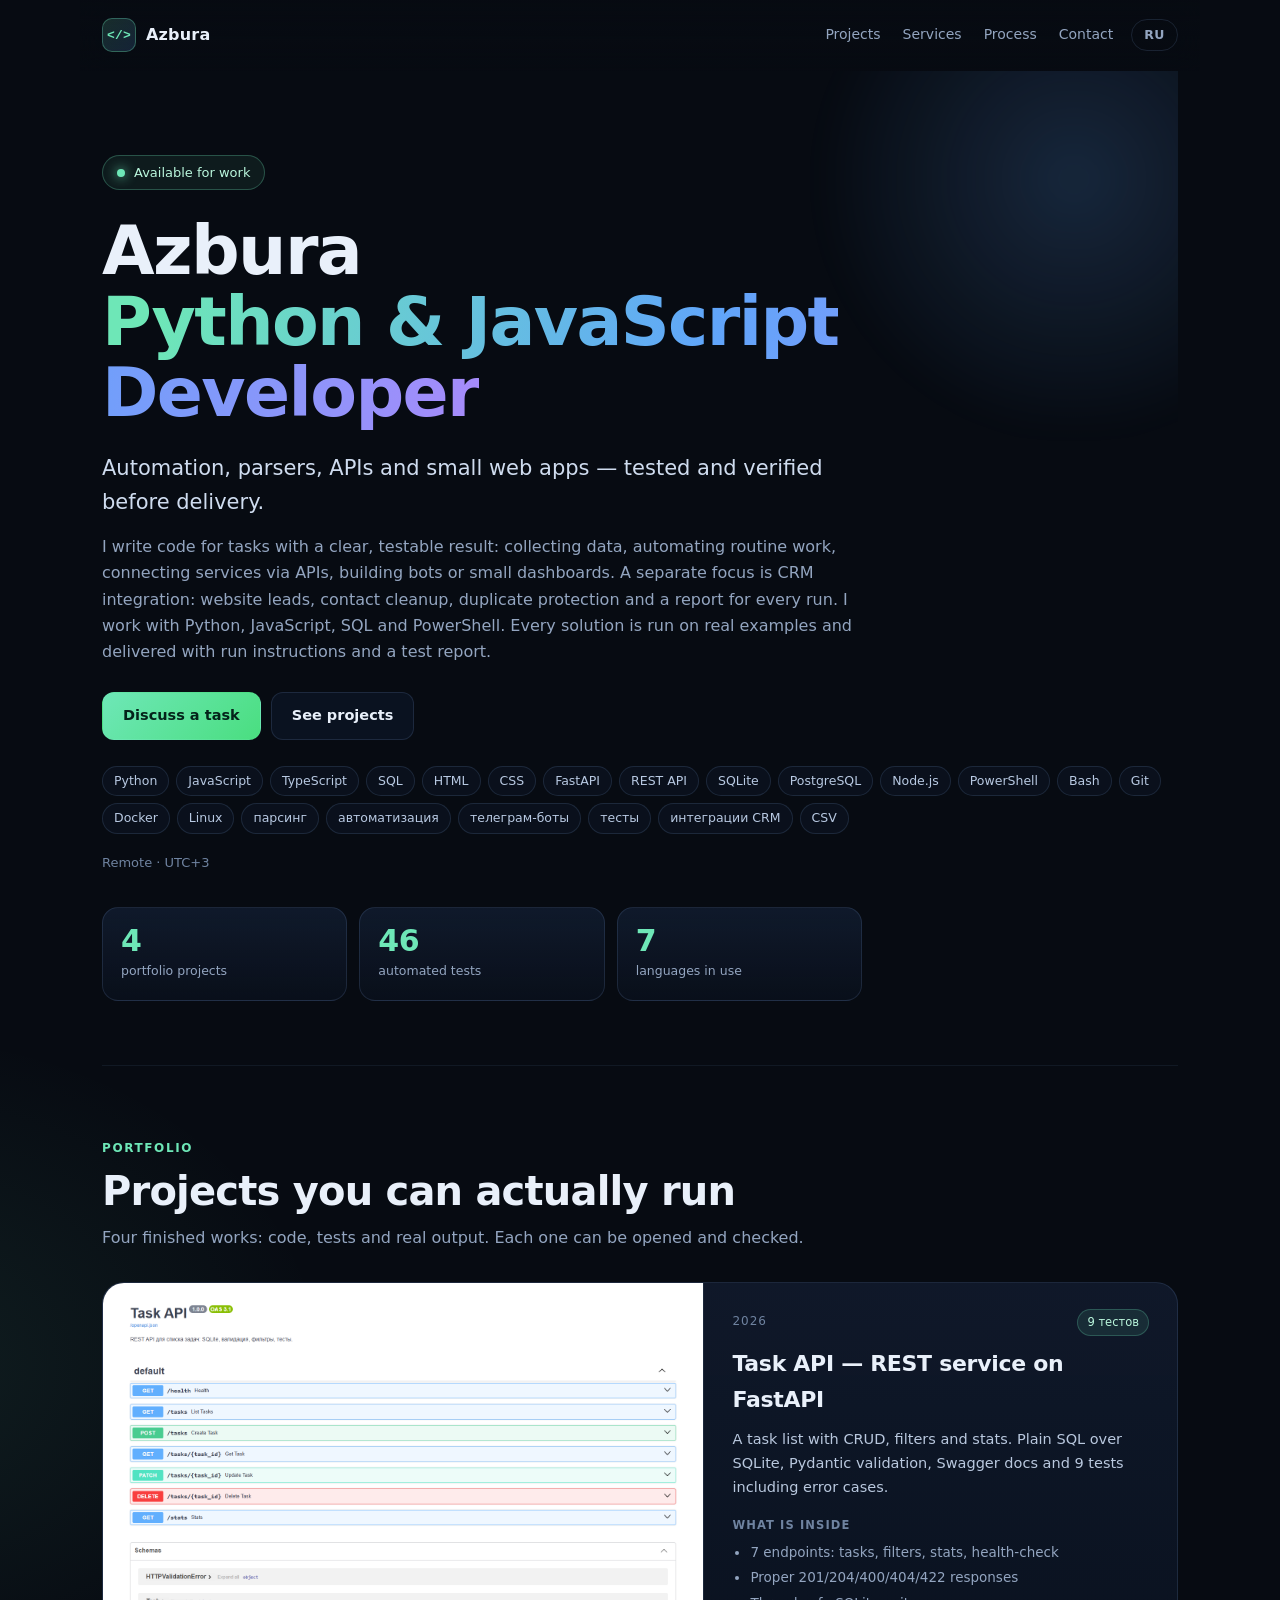
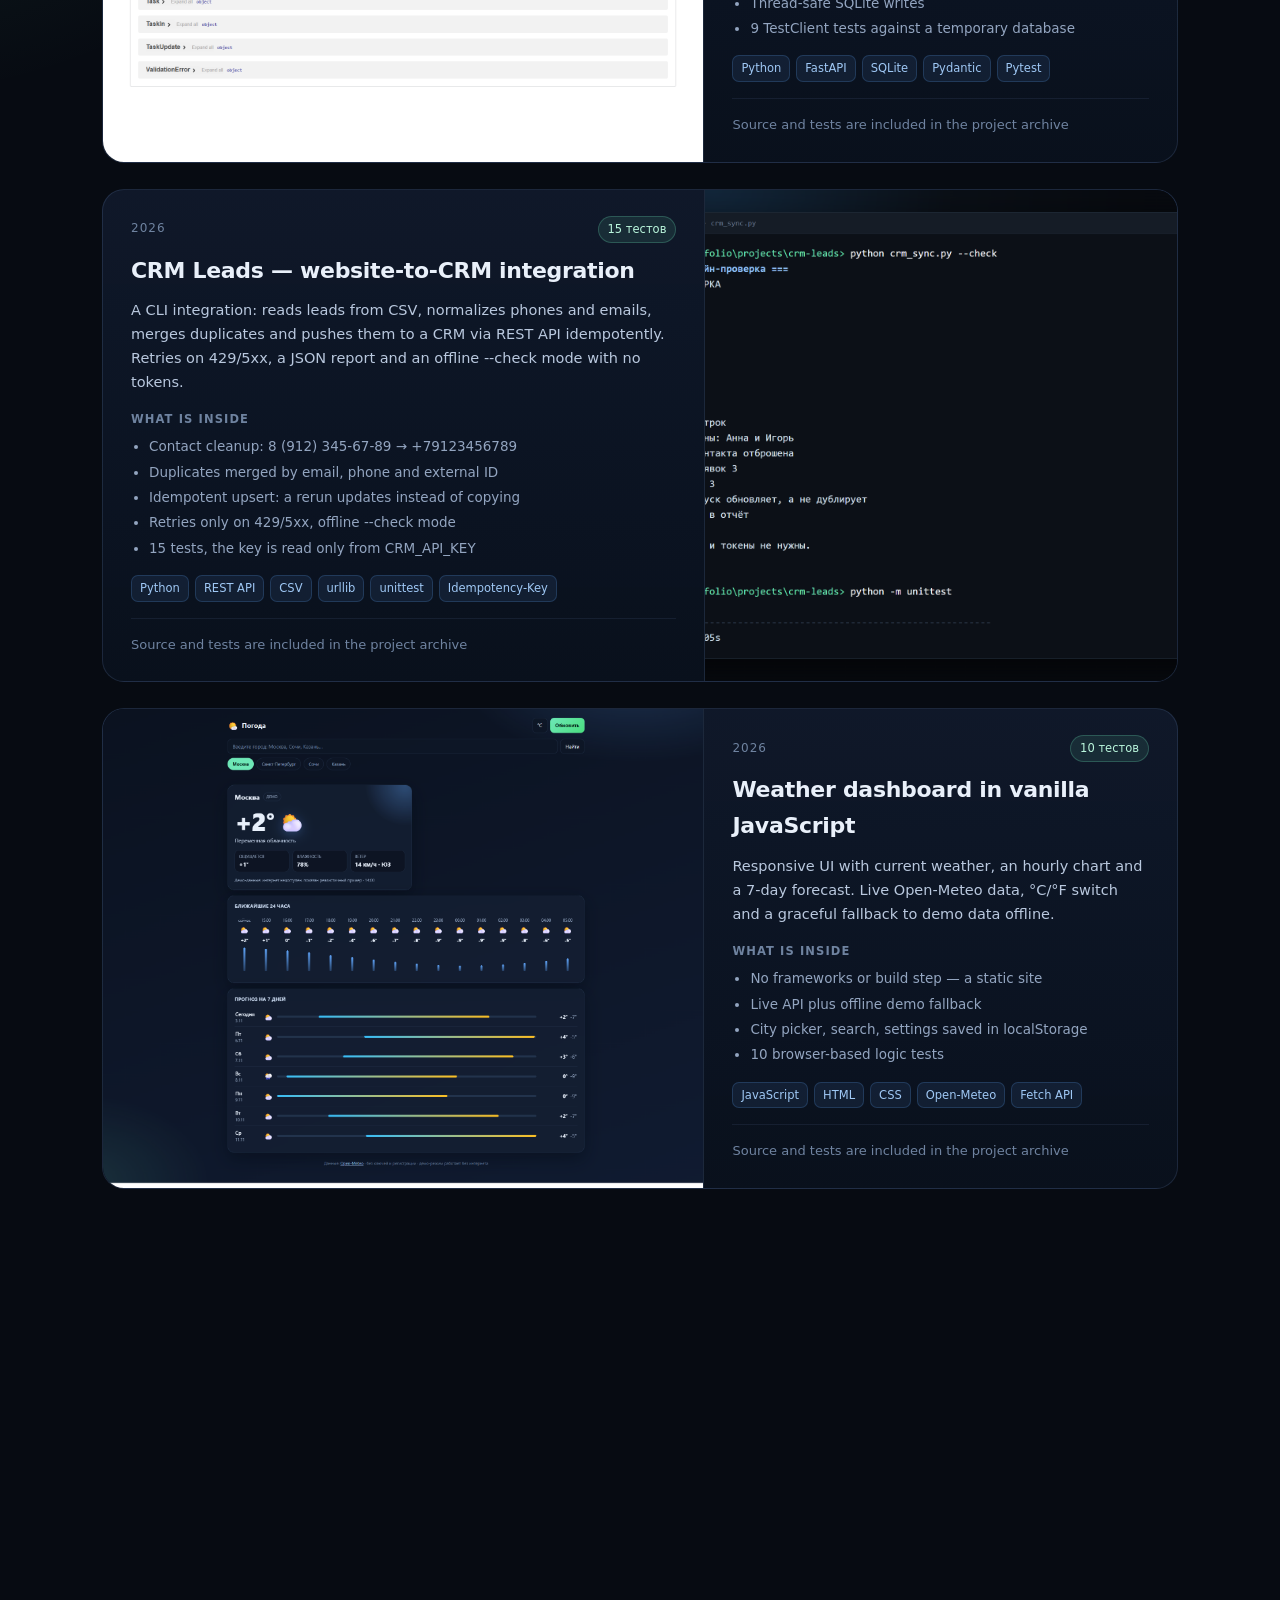
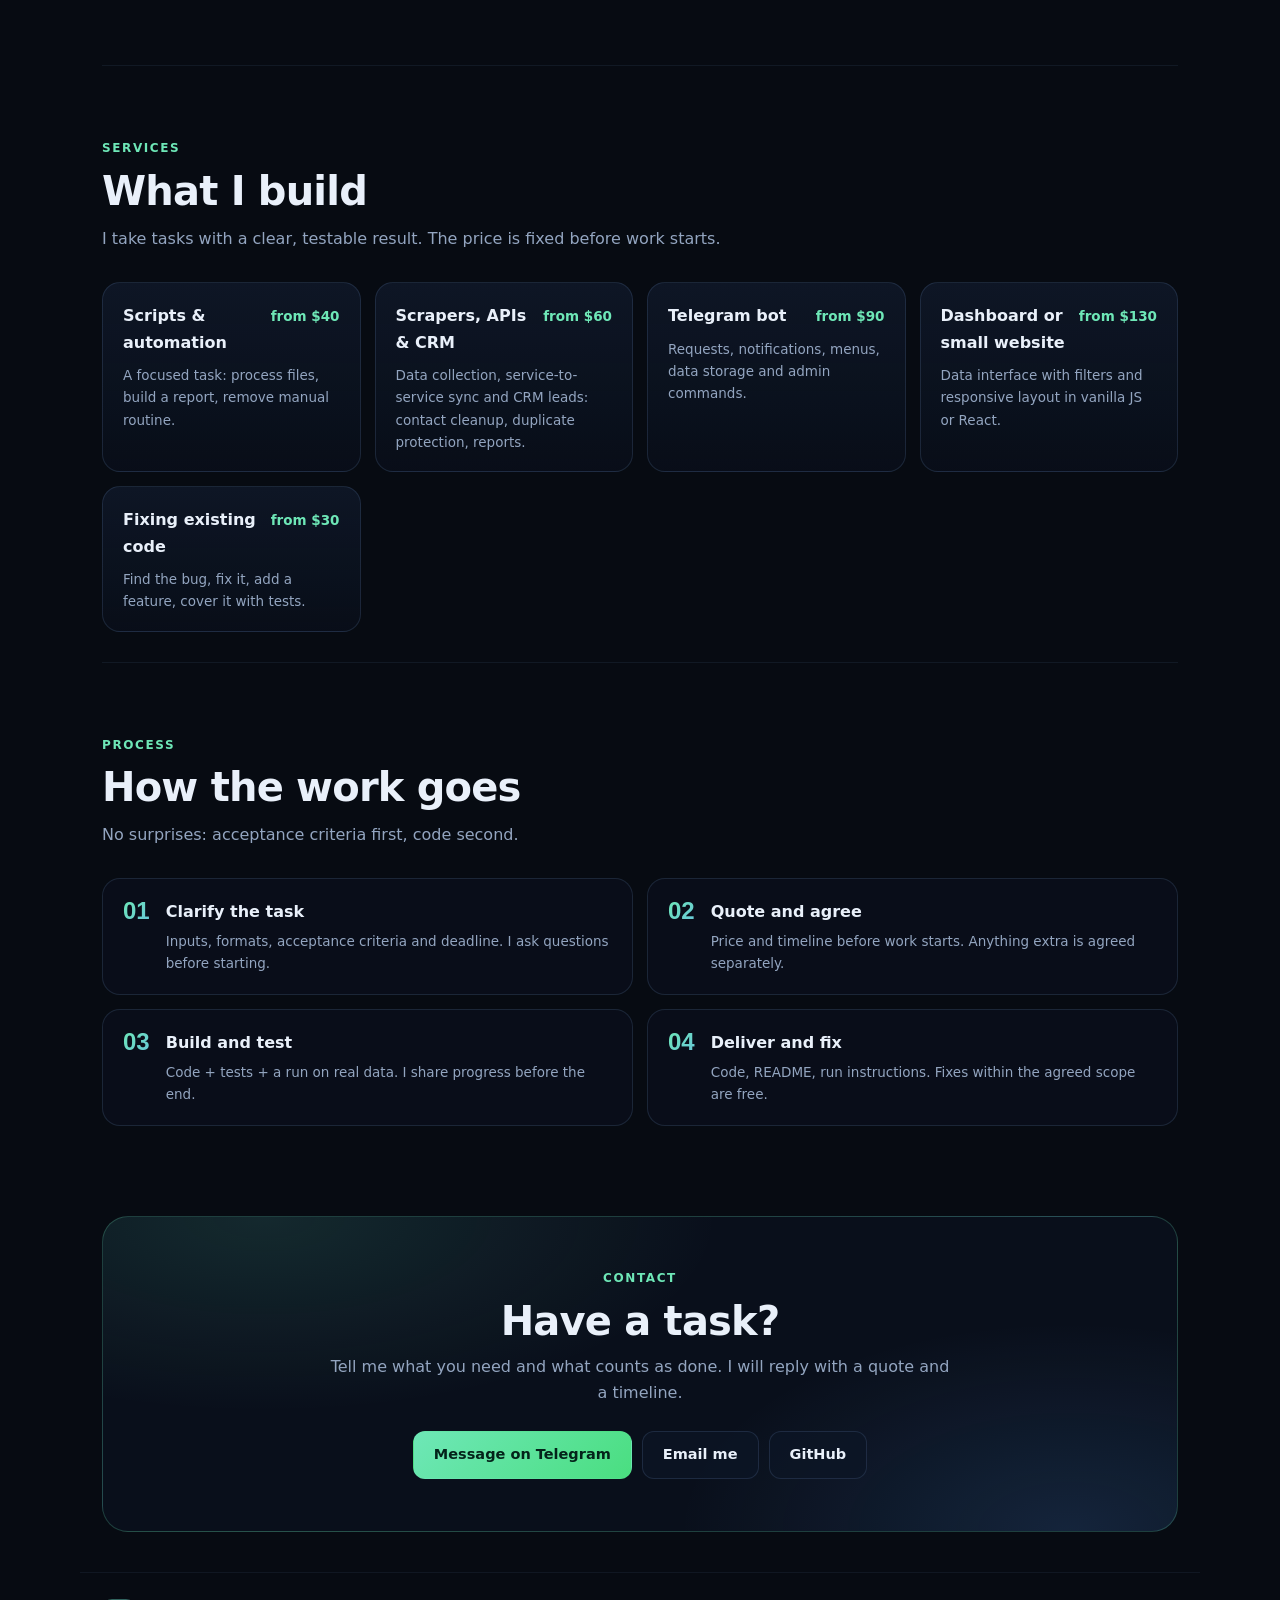
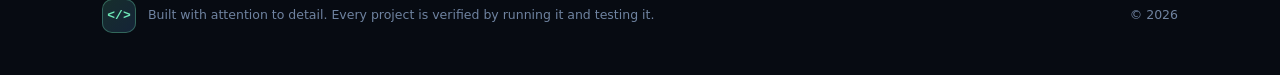
==== commit 991b2301: "Add files via upload" ====
--- a/en.html
+++ b/en.html
@@ -31,21 +31,21 @@
     <div class="available"><span class="dot"></span>Available for work</div>
     <h1>Azbura<br><span class="grad">Python &amp; JavaScript Developer</span></h1>
     <p class="tagline">Automation, parsers, APIs and small web apps — tested and verified before delivery.</p>
-    <p class="about">I write code for tasks with a clear, testable result: collecting data, automating routine work, connecting services via APIs, building bots or small dashboards. I work with Python, JavaScript, SQL and PowerShell. Every solution is run on real examples and delivered with run instructions and a test report.</p>
+    <p class="about">I write code for tasks with a clear, testable result: collecting data, automating routine work, connecting services via APIs, building bots or small dashboards. A separate focus is CRM integration: website leads, contact cleanup, duplicate protection and a report for every run. I work with Python, JavaScript, SQL and PowerShell. Every solution is run on real examples and delivered with run instructions and a test report.</p>
     <div class="hero-actions">
       <a class="btn primary" href="#contact">Discuss a task</a>
       <a class="btn" href="#projects">See projects</a>
     </div>
-    <div class="skills"><span class="chip">Python</span><span class="chip">JavaScript</span><span class="chip">TypeScript</span><span class="chip">SQL</span><span class="chip">HTML</span><span class="chip">CSS</span><span class="chip">FastAPI</span><span class="chip">REST API</span><span class="chip">SQLite</span><span class="chip">PostgreSQL</span><span class="chip">Node.js</span><span class="chip">PowerShell</span><span class="chip">Bash</span><span class="chip">Git</span><span class="chip">Docker</span><span class="chip">Linux</span><span class="chip">парсинг</span><span class="chip">автоматизация</span><span class="chip">телеграм-боты</span><span class="chip">тесты</span></div>
+    <div class="skills"><span class="chip">Python</span><span class="chip">JavaScript</span><span class="chip">TypeScript</span><span class="chip">SQL</span><span class="chip">HTML</span><span class="chip">CSS</span><span class="chip">FastAPI</span><span class="chip">REST API</span><span class="chip">SQLite</span><span class="chip">PostgreSQL</span><span class="chip">Node.js</span><span class="chip">PowerShell</span><span class="chip">Bash</span><span class="chip">Git</span><span class="chip">Docker</span><span class="chip">Linux</span><span class="chip">парсинг</span><span class="chip">автоматизация</span><span class="chip">телеграм-боты</span><span class="chip">тесты</span><span class="chip">интеграции CRM</span><span class="chip">CSV</span></div>
     <div class="location">Remote · UTC+3</div>
-    <div class="stats"><div class="stat"><b>3</b><span>portfolio projects</span></div><div class="stat"><b>31</b><span>automated tests</span></div><div class="stat"><b>7</b><span>languages in use</span></div></div>
+    <div class="stats"><div class="stat"><b>4</b><span>portfolio projects</span></div><div class="stat"><b>46</b><span>automated tests</span></div><div class="stat"><b>7</b><span>languages in use</span></div></div>
   </section>
 
   <section id="projects" class="section">
     <div class="section-head">
       <span class="kicker">Portfolio</span>
       <h2>Projects you can actually run</h2>
-      <p>Three finished works: code, tests and real output. Each one can be opened and checked.</p>
+      <p>Four finished works: code, tests and real output. Each one can be opened and checked.</p>
     </div>
     <div class="projects">
             <article class="project">
@@ -62,6 +62,23 @@
                   <ul><li>7 endpoints: tasks, filters, stats, health-check</li><li>Proper 201/204/400/404/422 responses</li><li>Thread-safe SQLite writes</li><li>9 TestClient tests against a temporary database</li></ul>
                 </div>
                 <div class="tags"><span class="tag">Python</span><span class="tag">FastAPI</span><span class="tag">SQLite</span><span class="tag">Pydantic</span><span class="tag">Pytest</span></div>
+                <div class="project-links"><span class="mini muted">Source and tests are included in the project archive</span></div>
+              </div>
+            </article>
+            <article class="project">
+              <a class="shot" href="assets/crm-leads.png" target="_blank" rel="noopener"><img src="assets/crm-leads.png" alt="CRM Leads — website-to-CRM integration — Project screenshot" loading="lazy"></a>
+              <div class="project-body">
+                <div class="project-top">
+                  <span class="year">2026</span>
+                  <span class="tests">15 тестов</span>
+                </div>
+                <h3>CRM Leads — website-to-CRM integration</h3>
+                <p class="summary">A CLI integration: reads leads from CSV, normalizes phones and emails, merges duplicates and pushes them to a CRM via REST API idempotently. Retries on 429/5xx, a JSON report and an offline --check mode with no tokens.</p>
+                <div class="details">
+                  <h4>What is inside</h4>
+                  <ul><li>Contact cleanup: 8 (912) 345-67-89 → +79123456789</li><li>Duplicates merged by email, phone and external ID</li><li>Idempotent upsert: a rerun updates instead of copying</li><li>Retries only on 429/5xx, offline --check mode</li><li>15 tests, the key is read only from CRM_API_KEY</li></ul>
+                </div>
+                <div class="tags"><span class="tag">Python</span><span class="tag">REST API</span><span class="tag">CSV</span><span class="tag">urllib</span><span class="tag">unittest</span><span class="tag">Idempotency-Key</span></div>
                 <div class="project-links"><span class="mini muted">Source and tests are included in the project archive</span></div>
               </div>
             </article>
@@ -113,8 +130,8 @@
           <p>A focused task: process files, build a report, remove manual routine.</p>
         </div>
         <div class="service">
-          <div class="service-head"><h3>Scrapers &amp; API integration</h3><span class="price">from $60</span></div>
-          <p>Collect data from a site or connect services, export to CSV/JSON/sheets.</p>
+          <div class="service-head"><h3>Scrapers, APIs &amp; CRM</h3><span class="price">from $60</span></div>
+          <p>Data collection, service-to-service sync and CRM leads: contact cleanup, duplicate protection, reports.</p>
         </div>
         <div class="service">
           <div class="service-head"><h3>Telegram bot</h3><span class="price">from $90</span></div>
@@ -159,7 +176,7 @@
     <span class="kicker">Contact</span>
     <h2>Have a task?</h2>
     <p>Tell me what you need and what counts as done. I will reply with a quote and a timeline.</p>
-    <div class="contact-actions"><a class="btn primary" href="https://t.me/AzburaItsMe" target="_blank" rel="noopener">Message on Telegram</a><a class="btn" href="mailto:korkmasov.98@mail.ru">Email me</a></div>
+    <div class="contact-actions"><a class="btn primary" href="https://t.me/AzburaItsMe" target="_blank" rel="noopener">Message on Telegram</a><a class="btn" href="mailto:korkmasov.98@mail.ru">Email me</a><a class="btn" href="https://github.com/Azbura" target="_blank" rel="noopener">GitHub</a></div>
   </section>
 </main>
 
